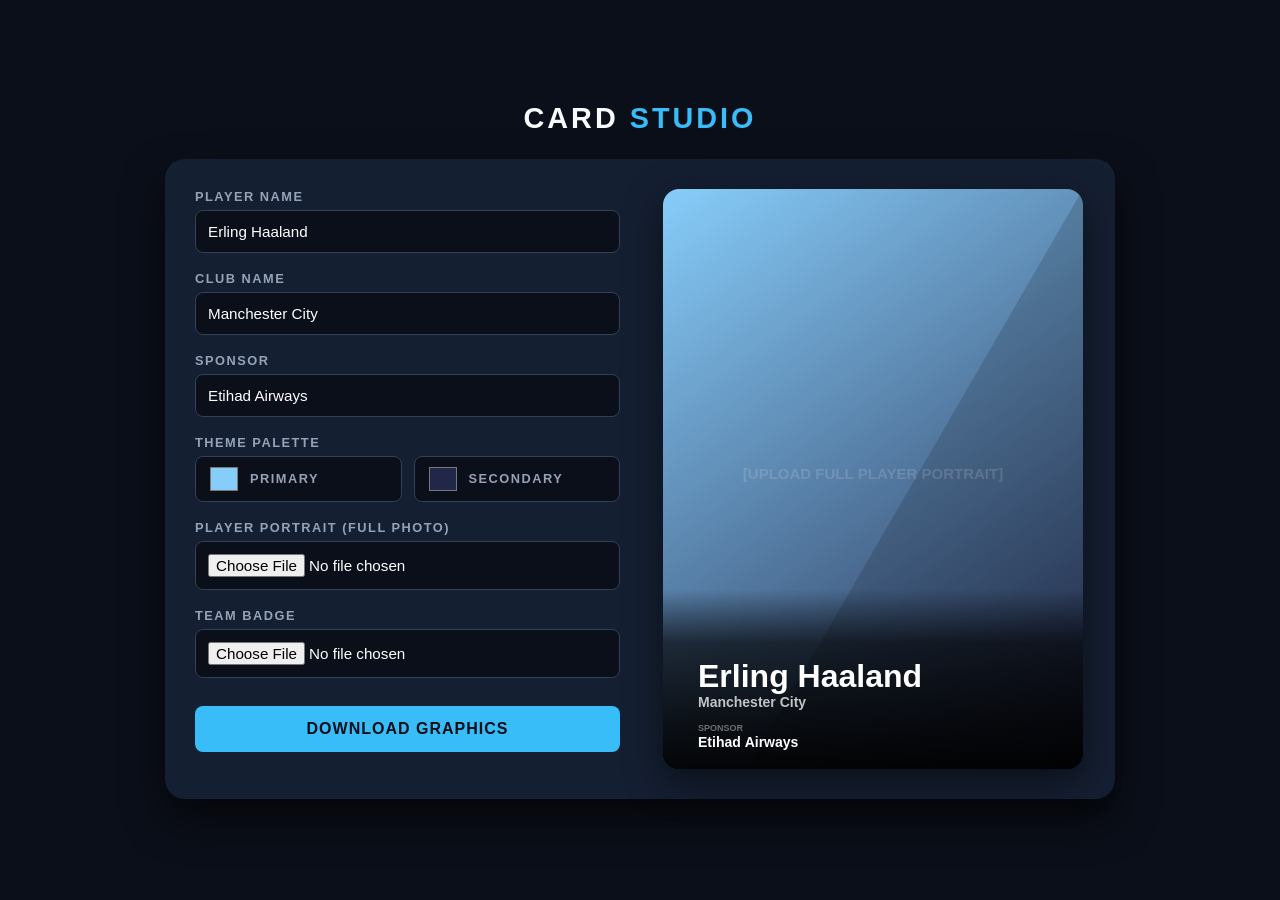
==== gemini.html @ 7f0b7bc2 "Update gemini.html" ====
<!DOCTYPE html>
<html lang="en">
<head>
    <meta charset="UTF-8">
    <meta name="viewport" content="width=device-width, initial-scale=1.0">
    <title>Dynamic Sports Card Generator</title>
    <style>
        :root {
            --bg-color: #0b0f19;
            --panel-bg: #151f32;
            --accent-color: #38bdf8;
            --text-color: #f8fafc;
        }

        * {
            box-sizing: border-box;
            margin: 0;
            padding: 0;
            font-family: 'Segoe UI', Roboto, Helvetica, Arial, sans-serif;
        }

        body {
            background-color: var(--bg-color);
            color: var(--text-color);
            display: flex;
            flex-direction: column;
            align-items: center;
            justify-content: center;
            min-height: 100vh;
            padding: 20px;
        }

        h1 {
            margin-bottom: 24px;
            font-size: 1.8rem;
            text-transform: uppercase;
            letter-spacing: 3px;
            text-align: center;
            font-weight: 800;
        }

        h1 span {
            color: var(--accent-color);
        }

        .container {
            display: flex;
            flex-direction: row;
            gap: 40px;
            background: var(--panel-bg);
            padding: 30px;
            border-radius: 20px;
            box-shadow: 0 20px 40px rgba(0,0,0,0.6);
            max-width: 950px;
            width: 100%;
        }

        .controls {
            flex: 1;
            display: flex;
            flex-direction: column;
            gap: 18px;
        }

        .control-group {
            display: flex;
            flex-direction: column;
            gap: 6px;
        }

        label {
            font-size: 0.8rem;
            text-transform: uppercase;
            letter-spacing: 1.5px;
            color: #94a3b8;
            font-weight: 600;
        }

        input[type="text"], input[type="file"] {
            padding: 12px;
            border-radius: 8px;
            border: 1px solid #334155;
            background: #0b0f19;
            color: #fff;
            font-size: 0.95rem;
            outline: none;
            transition: border-color 0.2s;
        }

        input[type="text"]:focus {
            border-color: var(--accent-color);
        }

        .color-pickers {
            display: grid;
            grid-template-columns: 1fr 1fr;
            gap: 12px;
        }

        .color-picker-wrapper {
            display: flex;
            align-items: center;
            gap: 10px;
            background: #0b0f19;
            padding: 6px 12px;
            border-radius: 8px;
            border: 1px solid #334155;
        }

        input[type="color"] {
            border: none;
            width: 32px;
            height: 32px;
            cursor: pointer;
            background: transparent;
        }

        .preview-area {
            flex: 1;
            display: flex;
            flex-direction: column;
            align-items: center;
            justify-content: center;
        }

        canvas {
            background: #000;
            border-radius: 16px;
            box-shadow: 0 12px 36px rgba(0,0,0,0.5);
            max-width: 100%;
            height: auto;
        }

        .btn {
            background: var(--accent-color);
            color: #0b0f19;
            padding: 14px 20px;
            border: none;
            border-radius: 8px;
            font-weight: 700;
            font-size: 1rem;
            cursor: pointer;
            text-transform: uppercase;
            letter-spacing: 1px;
            transition: background 0.2s, transform 0.1s;
            margin-top: 10px;
        }

        .btn:hover {
            background: #7dd3fc;
            transform: translateY(-1px);
        }

        @media (max-width: 768px) {
            .container {
                flex-direction: column;
            }
        }
    </style>
</head>
<body>

    <h1>Card <span>Studio</span></h1>

    <div class="container">
        <div class="controls">
            <div class="control-group">
                <label for="playerName">Player Name</label>
                <input type="text" id="playerName" value="Erling Haaland" placeholder="e.g. Erling Haaland">
            </div>

            <div class="control-group">
                <label for="clubName">Club Name</label>
                <input type="text" id="clubName" value="Manchester City" placeholder="e.g. Manchester City">
            </div>

            <div class="control-group">
                <label for="sponsorName">Sponsor</label>
                <input type="text" id="sponsorName" value="Etihad Airways" placeholder="Sponsor">
            </div>

            <div class="control-group">
                <label>Theme Palette</label>
                <div class="color-pickers">
                    <div class="color-picker-wrapper">
                        <input type="color" id="color1" value="#87cdfa">
                        <label for="color1">Primary</label>
                    </div>
                    <div class="color-picker-wrapper">
                        <input type="color" id="color2" value="#212749">
                        <label for="color2">Secondary</label>
                    </div>
                </div>
            </div>

            <div class="control-group">
                <label for="playerImg">Player Portrait (Full Photo)</label>
                <input type="file" id="playerImg" accept="image/*">
            </div>

            <div class="control-group">
                <label for="badgeImg">Team Badge</label>
                <input type="file" id="badgeImg" accept="image/*">
            </div>

            <button class="btn" id="downloadBtn">Download Graphics</button>
        </div>

        <div class="preview-area">
            <canvas id="cardCanvas" width="420" height="580"></canvas>
        </div>
    </div>

    <script>
        const canvas = document.getElementById('cardCanvas');
        const ctx = canvas.getContext('2d');

        // Inputs DOM Reference
        const playerNameInput = document.getElementById('playerName');
        const clubNameInput = document.getElementById('clubName');
        const sponsorNameInput = document.getElementById('sponsorName');
        const color1Input = document.getElementById('color1');
        const color2Input = document.getElementById('color2');
        const playerImgInput = document.getElementById('playerImg');
        const badgeImgInput = document.getElementById('badgeImg');
        const downloadBtn = document.getElementById('downloadBtn');

        let loadedPlayerImg = null;
        let loadedBadgeImg = null;

        // Auto-sizing Text logic
        function drawAutosizedText(ctx, text, x, y, maxWidth, baseSize, fontFace, weight = 'bold') {
            let fontSize = baseSize;
            ctx.font = `${weight} ${fontSize}px ${fontFace}`;
            while (ctx.measureText(text).width > maxWidth && fontSize > 11) {
                fontSize--;
                ctx.font = `${weight} ${fontSize}px ${fontFace}`;
            }
            ctx.fillText(text, x, y);
            return fontSize;
        }

        function drawCard() {
            ctx.clearRect(0, 0, canvas.width, canvas.height);

            // 1. Core Background Gradient
            const bgGradient = ctx.createLinearGradient(0, 0, canvas.width, canvas.height);
            bgGradient.addColorStop(0, color1Input.value);
            bgGradient.addColorStop(1, color2Input.value);
            ctx.fillStyle = bgGradient;
            ctx.fillRect(0, 0, canvas.width, canvas.height);

            // Subtle abstract pattern for sports styling overlay
            ctx.fillStyle = 'rgba(0, 0, 0, 0.15)';
            ctx.beginPath();
            ctx.moveTo(canvas.width, 0);
            ctx.lineTo(canvas.width * 0.2, canvas.height);
            ctx.lineTo(canvas.width, canvas.height);
            ctx.closePath();
            ctx.fill();

            // 2. Full Portrait Player Image Render
            if (loadedPlayerImg) {
                const imgRatio = loadedPlayerImg.width / loadedPlayerImg.height;
                const canvasRatio = canvas.width / canvas.height;
                
                let renderWidth, renderHeight, xOffset, yOffset;

                if (imgRatio > canvasRatio) {
                    renderHeight = canvas.height;
                    renderWidth = canvas.height * imgRatio;
                    xOffset = (canvas.width - renderWidth) / 2;
                    yOffset = 0;
                } else {
                    renderWidth = canvas.width;
                    renderHeight = canvas.width / imgRatio;
                    xOffset = 0;
                    yOffset = (canvas.height - renderHeight) / 2;
                }

                ctx.drawImage(loadedPlayerImg, xOffset, yOffset, renderWidth, renderHeight);
            } else {
                ctx.fillStyle = 'rgba(255,255,255,0.15)';
                ctx.textAlign = 'center';
                ctx.font = '600 15px sans-serif';
                ctx.fillText('[UPLOAD FULL PLAYER PORTRAIT]', canvas.width / 2, canvas.height / 2);
            }

            // 3. Clean Lower Third Text Shadow Backdrop
            const gradientHeight = 180;
            const textFade = ctx.createLinearGradient(0, canvas.height - gradientHeight, 0, canvas.height);
            textFade.addColorStop(0, 'rgba(0, 0, 0, 0.0)');
            textFade.addColorStop(0.3, 'rgba(0, 0, 0, 0.65)');
            textFade.addColorStop(1, 'rgba(0, 0, 0, 0.95)');
            ctx.fillStyle = textFade;
            ctx.fillRect(0, canvas.height - gradientHeight, canvas.width, gradientHeight);

            // 4. Render Badge Graphic
            const textLeftPadding = 35;
            const badgeSize = 44;
            const badgeY = canvas.height - 75;
            let finalTextWidth = canvas.width - (textLeftPadding * 2);

            if (loadedBadgeImg) {
                const badgeX = canvas.width - textLeftPadding - badgeSize;
                ctx.drawImage(loadedBadgeImg, badgeX, badgeY, badgeSize, badgeSize);
                finalTextWidth = badgeX - textLeftPadding - 15;
            }

            // 5. Typography Layout (Matching exact case typed by user)
            ctx.textAlign = 'left';
            
            // Player Name Text (Uses system default fonts seamlessly if Impact isn't preferred for mixed-case)
            ctx.fillStyle = '#ffffff';
            const nameY = canvas.height - 82;
            drawAutosizedText(ctx, playerNameInput.value, textLeftPadding, nameY, finalTextWidth, 32, 'Arial, Helvetica, sans-serif', 'bold');

            // Team Label Text
            ctx.fillStyle = 'rgba(255, 255, 255, 0.75)'; 
            const teamY = canvas.height - 62;
            drawAutosizedText(ctx, clubNameInput.value, textLeftPadding, teamY, finalTextWidth, 14, 'Arial, sans-serif', '600');

            // Clean Sponsor Presentation Line
            ctx.fillStyle = 'rgba(255, 255, 255, 0.4)';
            ctx.font = 'bold 9px Arial';
            ctx.fillText('SPONSOR', textLeftPadding, canvas.height - 38);

            ctx.fillStyle = '#ffffff';
            const sponsorY = canvas.height - 22;
            drawAutosizedText(ctx, sponsorNameInput.value, textLeftPadding, sponsorY, finalTextWidth, 14, 'Arial', 'bold');
        }

        // Image stream pipeline configurations
        function processImage(e, targetAssignee) {
            const file = e.target.files[0];
            if (!file) return;
            
            const reader = new FileReader();
            reader.onload = function(event) {
                const img = new Image();
                img.onload = function() {
                    if (targetAssignee === 'player') loadedPlayerImg = img;
                    if (targetAssignee === 'badge') loadedBadgeImg = img;
                    drawCard();
                }
                img.src = event.target.result;
            }
            reader.readAsDataURL(file);
        }

        // Live DOM UI Node Action Listeners
        playerNameInput.addEventListener('input', drawCard);
        clubNameInput.addEventListener('input', drawCard);
        sponsorNameInput.addEventListener('input', drawCard);
        color1Input.addEventListener('input', drawCard);
        color2Input.addEventListener('input', drawCard);

        playerImgInput.addEventListener('change', (e) => processImage(e, 'player'));
        badgeImgInput.addEventListener('change', (e) => processImage(e, 'badge'));

        // Output File System triggers
        downloadBtn.addEventListener('click', () => {
            const link = document.createElement('a');
            const sanitizedName = playerNameInput.value.trim().toLowerCase().replace(/[^a-z0-9]+/g, '_');
            link.download = `${sanitizedName || 'player'}_card.png`;
            link.href = canvas.toDataURL('image/png');
            link.click();
        });

        // Initialize empty base template build
        window.onload = drawCard;
    </script>
</body>
</html>
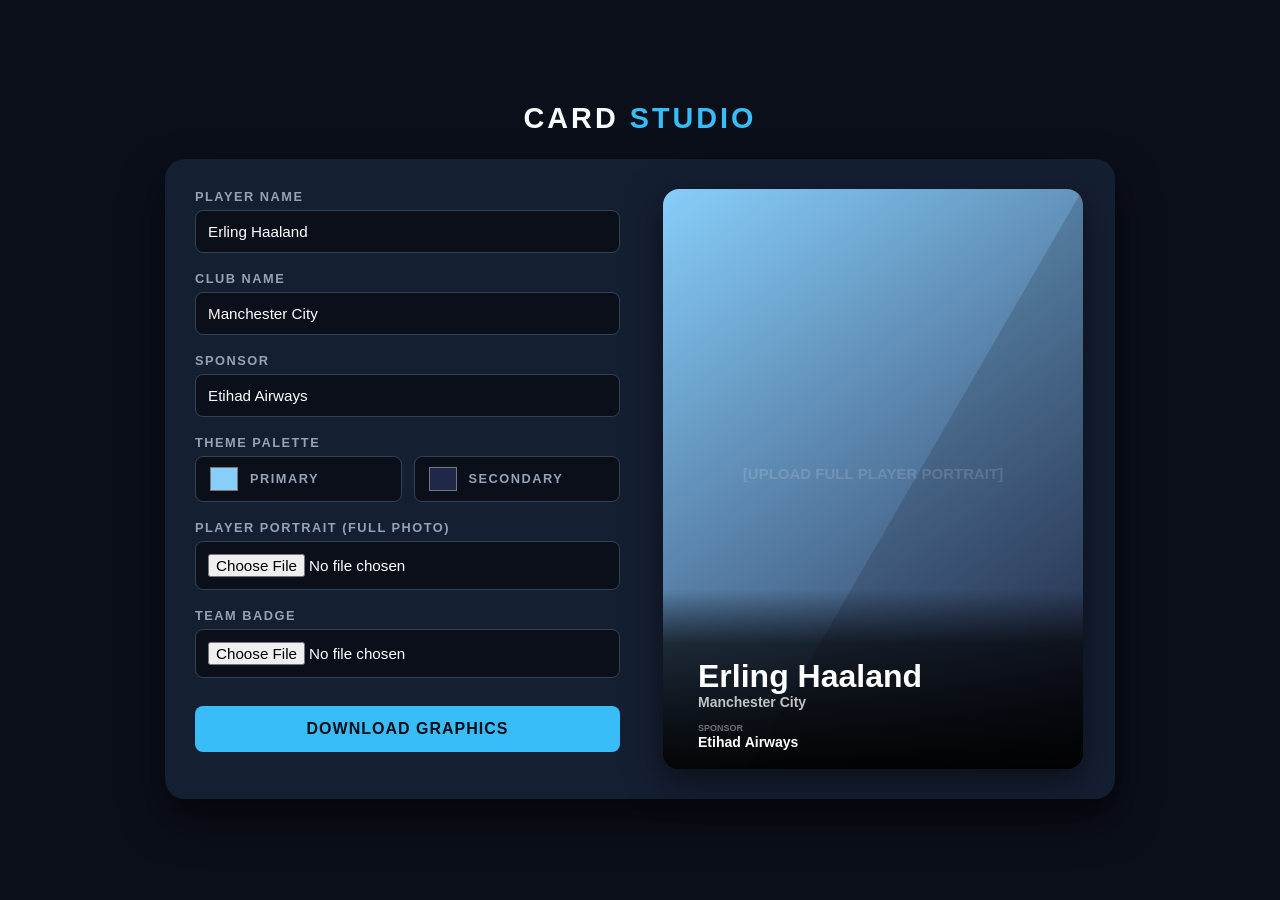
==== commit 1752a5c2: "Update gemini.html" ====
--- a/gemini.html
+++ b/gemini.html
@@ -183,7 +183,7 @@
                 <label>Theme Palette</label>
                 <div class="color-pickers">
                     <div class="color-picker-wrapper">
-                        <input type="color" id="color1" value="#87cdfa">
+                        <input type="color" id="color1" value="#87cefa">
                         <label for="color1">Primary</label>
                     </div>
                     <div class="color-picker-wrapper">
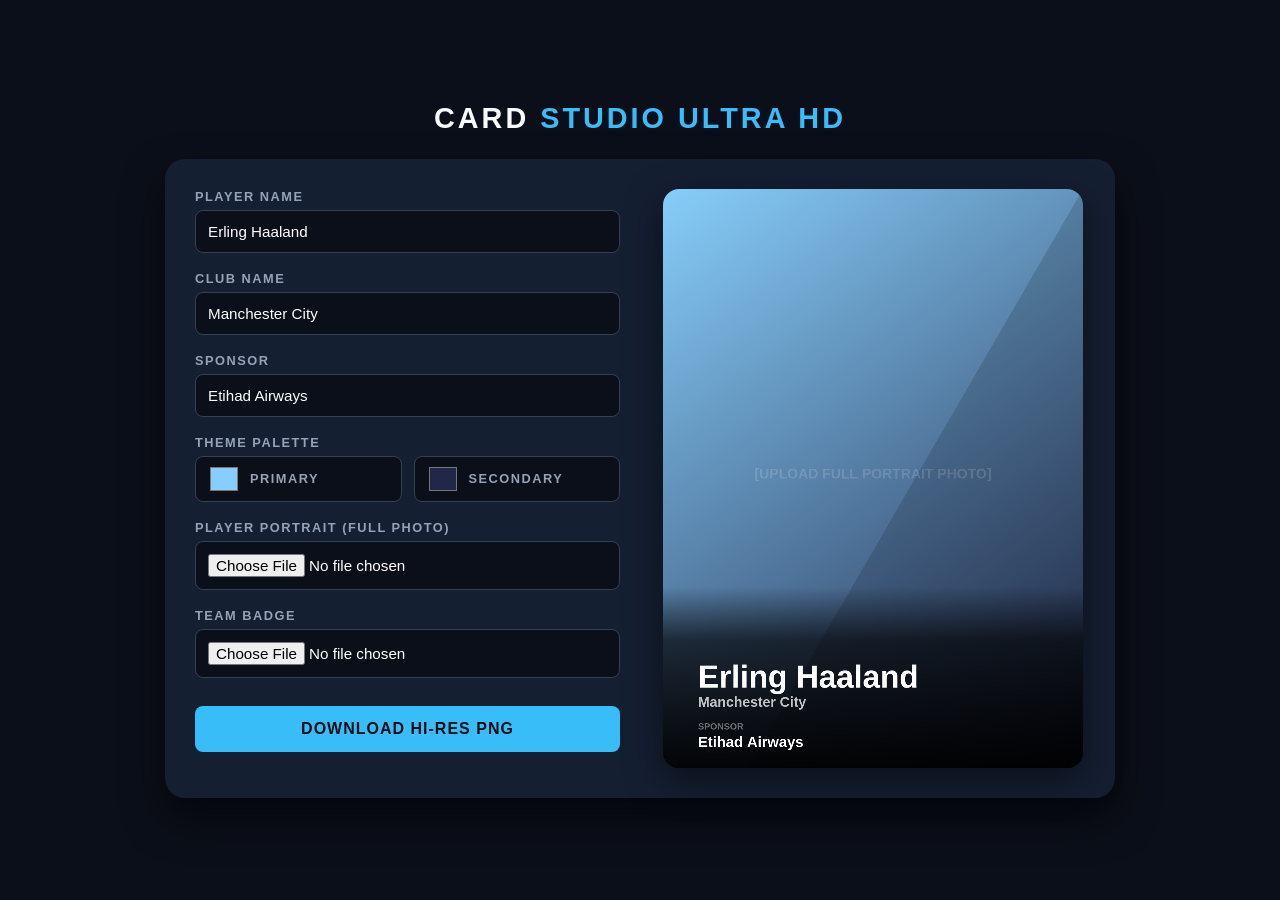
==== commit 3c5a0de1: "Update gemini.html" ====
--- a/gemini.html
+++ b/gemini.html
@@ -3,7 +3,7 @@
 <head>
     <meta charset="UTF-8">
     <meta name="viewport" content="width=device-width, initial-scale=1.0">
-    <title>Dynamic Sports Card Generator</title>
+    <title>High-Res Sports Card Generator</title>
     <style>
         :root {
             --bg-color: #0b0f19;
@@ -123,11 +123,13 @@
             justify-content: center;
         }
 
+        /* The CSS keeps the preview responsive, while internal canvas dimensions remain massive */
         canvas {
             background: #000;
             border-radius: 16px;
             box-shadow: 0 12px 36px rgba(0,0,0,0.5);
-            max-width: 100%;
+            max-width: 420px;
+            width: 100%;
             height: auto;
         }
 
@@ -160,7 +162,7 @@
 </head>
 <body>
 
-    <h1>Card <span>Studio</span></h1>
+    <h1>Card <span>Studio Ultra HD</span></h1>
 
     <div class="container">
         <div class="controls">
@@ -203,11 +205,11 @@
                 <input type="file" id="badgeImg" accept="image/*">
             </div>
 
-            <button class="btn" id="downloadBtn">Download Graphics</button>
+            <button class="btn" id="downloadBtn">Download Hi-Res PNG</button>
         </div>
 
         <div class="preview-area">
-            <canvas id="cardCanvas" width="420" height="580"></canvas>
+            <canvas id="cardCanvas" width="1200" height="1656"></canvas>
         </div>
     </div>
 
@@ -228,12 +230,12 @@
         let loadedPlayerImg = null;
         let loadedBadgeImg = null;
 
-        // Auto-sizing Text logic
+        // Auto-sizing Text logic calibrated for higher resolution pixel density
         function drawAutosizedText(ctx, text, x, y, maxWidth, baseSize, fontFace, weight = 'bold') {
             let fontSize = baseSize;
             ctx.font = `${weight} ${fontSize}px ${fontFace}`;
-            while (ctx.measureText(text).width > maxWidth && fontSize > 11) {
-                fontSize--;
+            while (ctx.measureText(text).width > maxWidth && fontSize > 30) {
+                fontSize -= 2;
                 ctx.font = `${weight} ${fontSize}px ${fontFace}`;
             }
             ctx.fillText(text, x, y);
@@ -250,7 +252,7 @@
             ctx.fillStyle = bgGradient;
             ctx.fillRect(0, 0, canvas.width, canvas.height);
 
-            // Subtle abstract pattern for sports styling overlay
+            // Modern geometric structural overlay line
             ctx.fillStyle = 'rgba(0, 0, 0, 0.15)';
             ctx.beginPath();
             ctx.moveTo(canvas.width, 0);
@@ -259,7 +261,7 @@
             ctx.closePath();
             ctx.fill();
 
-            // 2. Full Portrait Player Image Render
+            // 2. Full Portrait Player Image Render (Cover scaling)
             if (loadedPlayerImg) {
                 const imgRatio = loadedPlayerImg.width / loadedPlayerImg.height;
                 const canvasRatio = canvas.width / canvas.height;
@@ -278,16 +280,19 @@
                     yOffset = (canvas.height - renderHeight) / 2;
                 }
 
+                // High-fidelity rendering filter
+                ctx.imageSmoothingEnabled = true;
+                ctx.imageSmoothingQuality = 'high';
                 ctx.drawImage(loadedPlayerImg, xOffset, yOffset, renderWidth, renderHeight);
             } else {
                 ctx.fillStyle = 'rgba(255,255,255,0.15)';
                 ctx.textAlign = 'center';
-                ctx.font = '600 15px sans-serif';
-                ctx.fillText('[UPLOAD FULL PLAYER PORTRAIT]', canvas.width / 2, canvas.height / 2);
-            }
-
-            // 3. Clean Lower Third Text Shadow Backdrop
-            const gradientHeight = 180;
+                ctx.font = '600 40px sans-serif';
+                ctx.fillText('[UPLOAD FULL PORTRAIT PHOTO]', canvas.width / 2, canvas.height / 2);
+            }
+
+            // 3. Clean Lower Third Vignette Mask (Proportional to high-res scale)
+            const gradientHeight = 520;
             const textFade = ctx.createLinearGradient(0, canvas.height - gradientHeight, 0, canvas.height);
             textFade.addColorStop(0, 'rgba(0, 0, 0, 0.0)');
             textFade.addColorStop(0.3, 'rgba(0, 0, 0, 0.65)');
@@ -295,42 +300,45 @@
             ctx.fillStyle = textFade;
             ctx.fillRect(0, canvas.height - gradientHeight, canvas.width, gradientHeight);
 
-            // 4. Render Badge Graphic
-            const textLeftPadding = 35;
-            const badgeSize = 44;
-            const badgeY = canvas.height - 75;
+            // 4. Proportional Positioning calculations for 1200px width
+            const textLeftPadding = 100;
+            const badgeSize = 130;
+            const badgeY = canvas.height - 215;
             let finalTextWidth = canvas.width - (textLeftPadding * 2);
 
             if (loadedBadgeImg) {
                 const badgeX = canvas.width - textLeftPadding - badgeSize;
+                ctx.imageSmoothingEnabled = true;
+                ctx.imageSmoothingQuality = 'high';
                 ctx.drawImage(loadedBadgeImg, badgeX, badgeY, badgeSize, badgeSize);
-                finalTextWidth = badgeX - textLeftPadding - 15;
-            }
-
-            // 5. Typography Layout (Matching exact case typed by user)
+                finalTextWidth = badgeX - textLeftPadding - 40; 
+            }
+
+            // 5. Typography Engine (Upscaled base font sizing)
             ctx.textAlign = 'left';
             
-            // Player Name Text (Uses system default fonts seamlessly if Impact isn't preferred for mixed-case)
+            // Player Name Text
             ctx.fillStyle = '#ffffff';
-            const nameY = canvas.height - 82;
-            drawAutosizedText(ctx, playerNameInput.value, textLeftPadding, nameY, finalTextWidth, 32, 'Arial, Helvetica, sans-serif', 'bold');
+            const nameY = canvas.height - 230;
+            drawAutosizedText(ctx, playerNameInput.value, textLeftPadding, nameY, finalTextWidth, 90, 'Arial, Helvetica, sans-serif', 'bold');
 
             // Team Label Text
             ctx.fillStyle = 'rgba(255, 255, 255, 0.75)'; 
-            const teamY = canvas.height - 62;
-            drawAutosizedText(ctx, clubNameInput.value, textLeftPadding, teamY, finalTextWidth, 14, 'Arial, sans-serif', '600');
-
-            // Clean Sponsor Presentation Line
+            const teamY = canvas.height - 175;
+            drawAutosizedText(ctx, clubNameInput.value, textLeftPadding, teamY, finalTextWidth, 40, 'Arial, sans-serif', '600');
+
+            // Clean Sponsor Line
             ctx.fillStyle = 'rgba(255, 255, 255, 0.4)';
-            ctx.font = 'bold 9px Arial';
-            ctx.fillText('SPONSOR', textLeftPadding, canvas.height - 38);
-
+            ctx.font = 'bold 26px Arial';
+            ctx.fillText('SPONSOR', textLeftPadding, canvas.height - 110);
+
+            // Sponsor value
             ctx.fillStyle = '#ffffff';
-            const sponsorY = canvas.height - 22;
-            drawAutosizedText(ctx, sponsorNameInput.value, textLeftPadding, sponsorY, finalTextWidth, 14, 'Arial', 'bold');
-        }
-
-        // Image stream pipeline configurations
+            const sponsorY = canvas.height - 60;
+            drawAutosizedText(ctx, sponsorNameInput.value, textLeftPadding, sponsorY, finalTextWidth, 42, 'Arial', 'bold');
+        }
+
+        // Image formatting pipeline configurations
         function processImage(e, targetAssignee) {
             const file = e.target.files[0];
             if (!file) return;
@@ -358,12 +366,14 @@
         playerImgInput.addEventListener('change', (e) => processImage(e, 'player'));
         badgeImgInput.addEventListener('change', (e) => processImage(e, 'badge'));
 
-        // Output File System triggers
+        // Output High-Res PNG File System triggers
         downloadBtn.addEventListener('click', () => {
             const link = document.createElement('a');
             const sanitizedName = playerNameInput.value.trim().toLowerCase().replace(/[^a-z0-9]+/g, '_');
-            link.download = `${sanitizedName || 'player'}_card.png`;
-            link.href = canvas.toDataURL('image/png');
+            link.download = `${sanitizedName || 'player'}_ultra_hd.png`;
+            
+            // Generates raw data url at peak precision output
+            link.href = canvas.toDataURL('image/png', 1.0);
             link.click();
         });
 
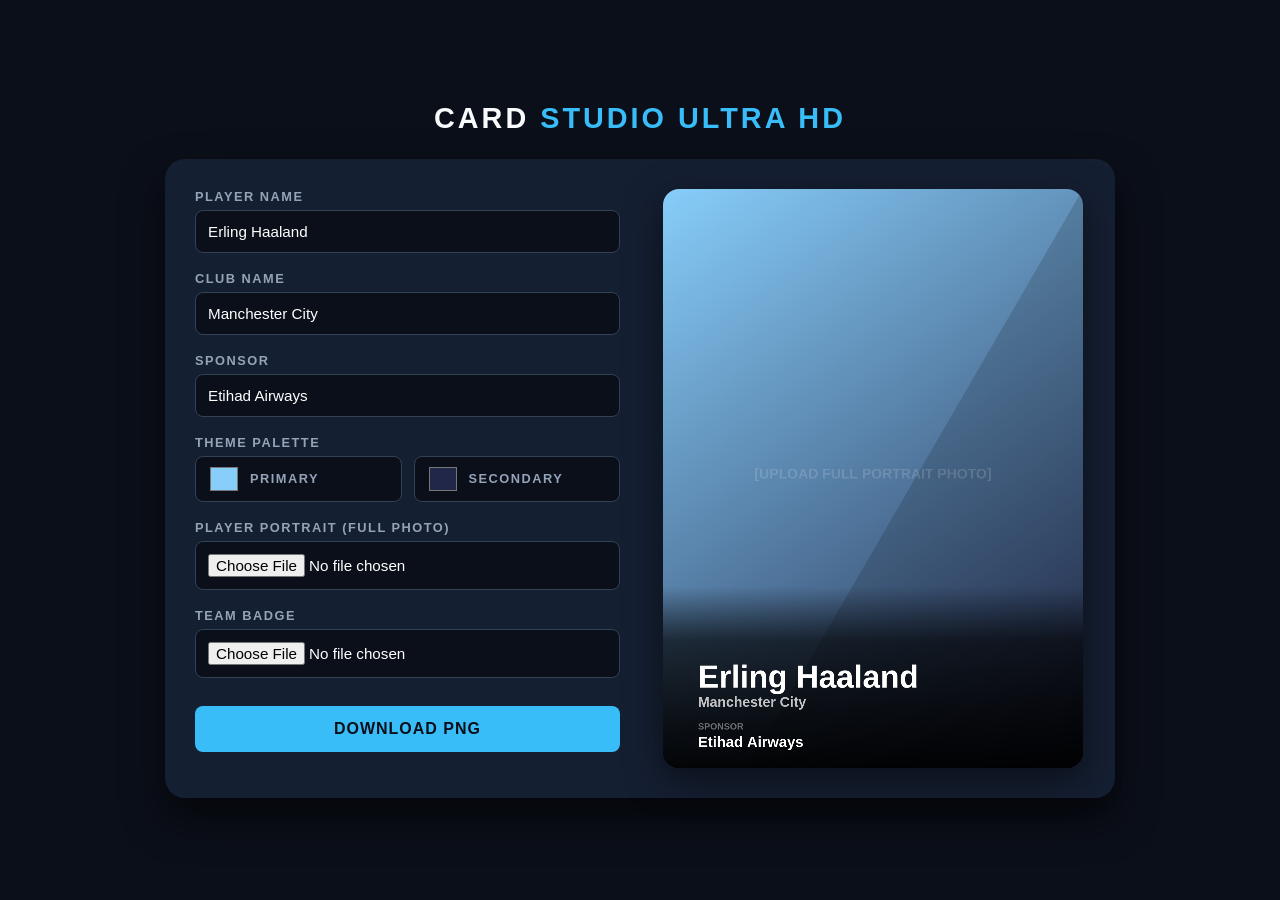
==== commit f8ffe3ff: "Change title and button text for image generator" ====
--- a/gemini.html
+++ b/gemini.html
@@ -3,7 +3,7 @@
 <head>
     <meta charset="UTF-8">
     <meta name="viewport" content="width=device-width, initial-scale=1.0">
-    <title>High-Res Sports Card Generator</title>
+    <title>Image Generator</title>
     <style>
         :root {
             --bg-color: #0b0f19;
@@ -205,7 +205,7 @@
                 <input type="file" id="badgeImg" accept="image/*">
             </div>
 
-            <button class="btn" id="downloadBtn">Download Hi-Res PNG</button>
+            <button class="btn" id="downloadBtn">Download PNG</button>
         </div>
 
         <div class="preview-area">
@@ -370,7 +370,7 @@
         downloadBtn.addEventListener('click', () => {
             const link = document.createElement('a');
             const sanitizedName = playerNameInput.value.trim().toLowerCase().replace(/[^a-z0-9]+/g, '_');
-            link.download = `${sanitizedName || 'player'}_ultra_hd.png`;
+            link.download = `${sanitizedName || 'player'}.png`;
             
             // Generates raw data url at peak precision output
             link.href = canvas.toDataURL('image/png', 1.0);
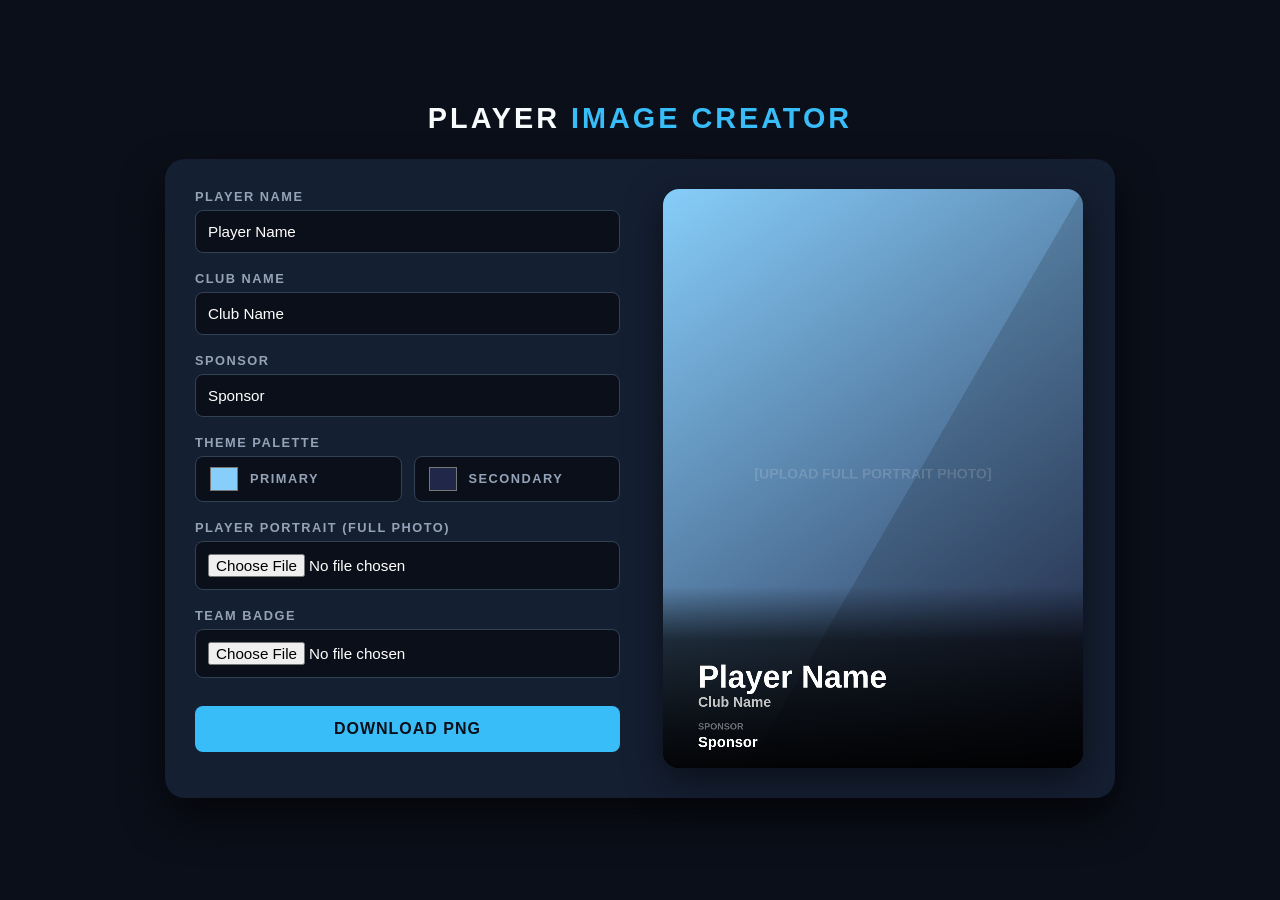
==== commit fc60ac6d: "Update player and club name placeholders in HTML" ====
--- a/gemini.html
+++ b/gemini.html
@@ -162,23 +162,23 @@
 </head>
 <body>
 
-    <h1>Card <span>Studio Ultra HD</span></h1>
+    <h1>Player <span>Image Creator</span></h1>
 
     <div class="container">
         <div class="controls">
             <div class="control-group">
                 <label for="playerName">Player Name</label>
-                <input type="text" id="playerName" value="Erling Haaland" placeholder="e.g. Erling Haaland">
+                <input type="text" id="playerName" value="Player Name" placeholder="Player Name">
             </div>
 
             <div class="control-group">
                 <label for="clubName">Club Name</label>
-                <input type="text" id="clubName" value="Manchester City" placeholder="e.g. Manchester City">
+                <input type="text" id="clubName" value="Club Name" placeholder="Club Name">
             </div>
 
             <div class="control-group">
                 <label for="sponsorName">Sponsor</label>
-                <input type="text" id="sponsorName" value="Etihad Airways" placeholder="Sponsor">
+                <input type="text" id="sponsorName" value="Sponsor" placeholder="Sponsor">
             </div>
 
             <div class="control-group">
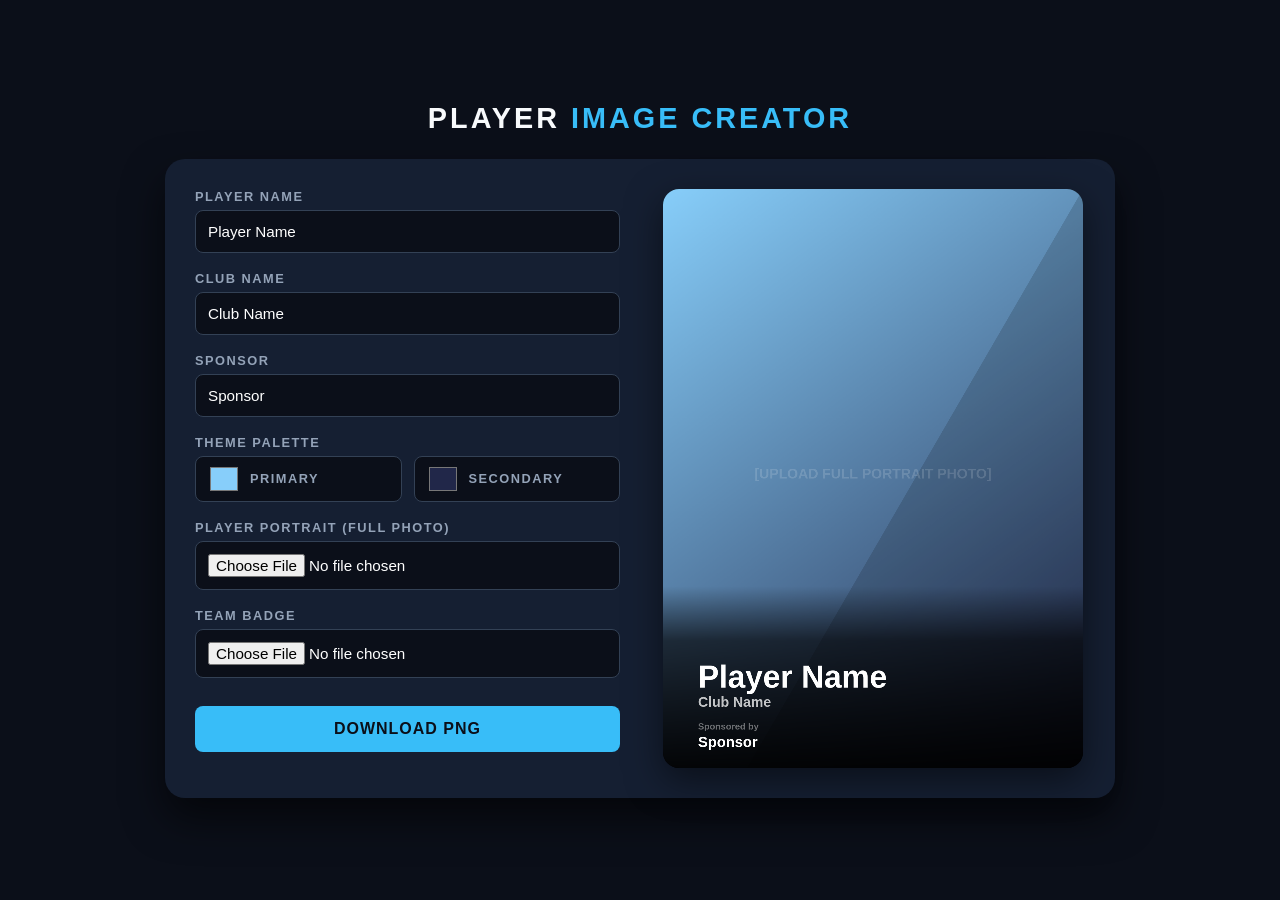
==== commit 22fd0e6d: "Update gemini.html" ====
--- a/gemini.html
+++ b/gemini.html
@@ -330,7 +330,7 @@
             // Clean Sponsor Line
             ctx.fillStyle = 'rgba(255, 255, 255, 0.4)';
             ctx.font = 'bold 26px Arial';
-            ctx.fillText('SPONSOR', textLeftPadding, canvas.height - 110);
+            ctx.fillText('Sponsored by', textLeftPadding, canvas.height - 110);
 
             // Sponsor value
             ctx.fillStyle = '#ffffff';
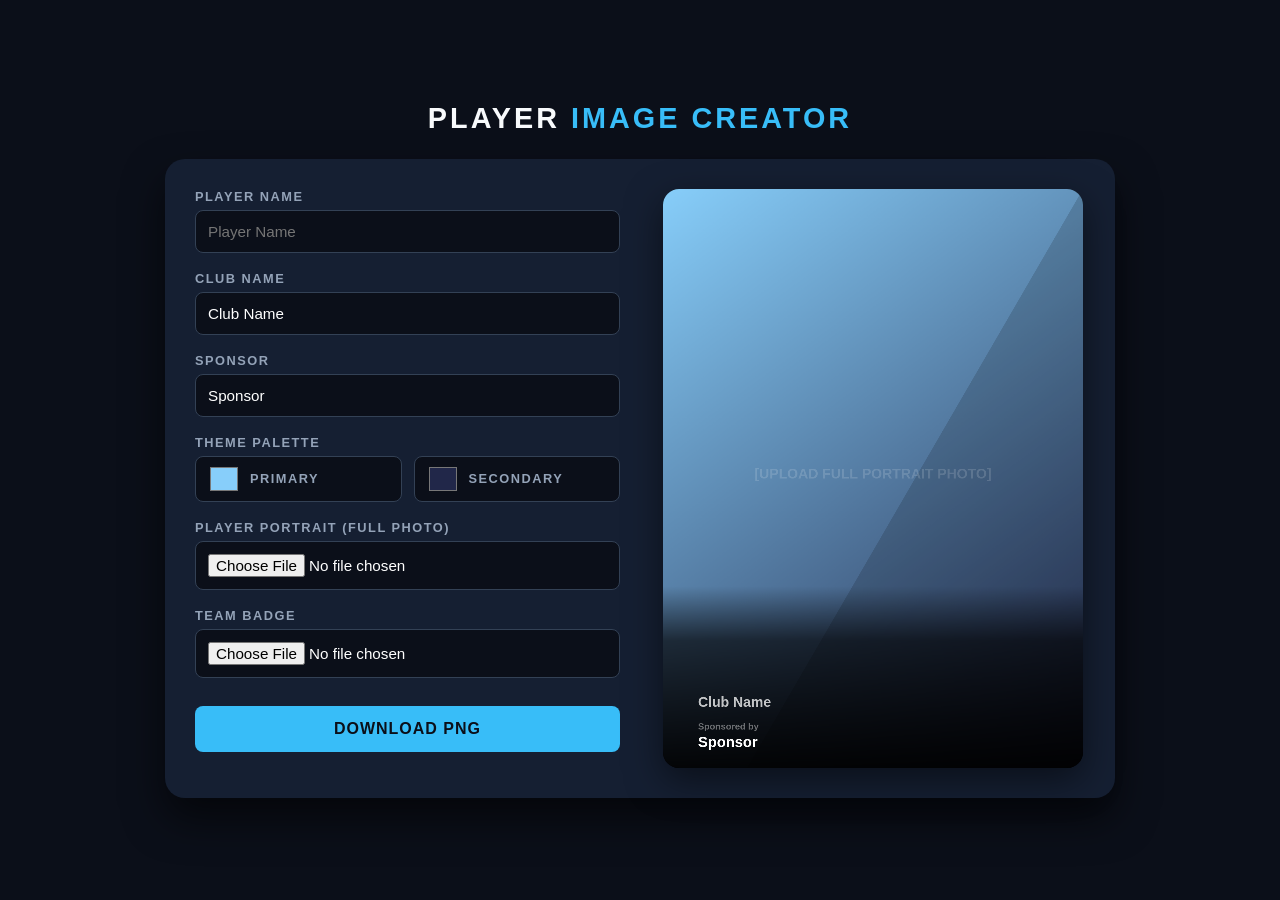
==== commit 9d5e0dc3: "Change player name input value to empty string" ====
--- a/gemini.html
+++ b/gemini.html
@@ -168,7 +168,7 @@
         <div class="controls">
             <div class="control-group">
                 <label for="playerName">Player Name</label>
-                <input type="text" id="playerName" value="Player Name" placeholder="Player Name">
+                <input type="text" id="playerName" value="" placeholder="Player Name">
             </div>
 
             <div class="control-group">
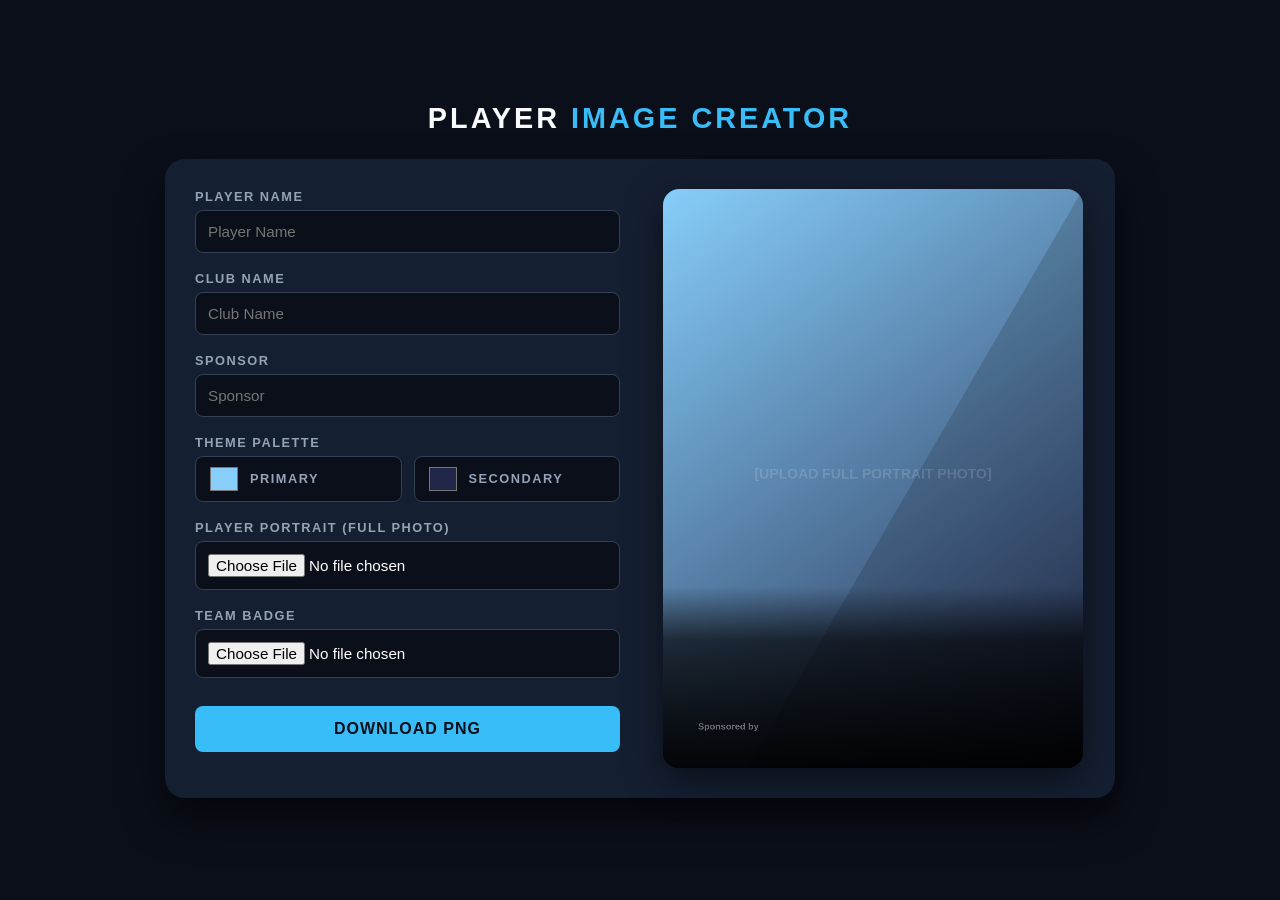
==== commit 3e47e89b: "Clear default values for club and sponsor inputs" ====
--- a/gemini.html
+++ b/gemini.html
@@ -173,12 +173,12 @@
 
             <div class="control-group">
                 <label for="clubName">Club Name</label>
-                <input type="text" id="clubName" value="Club Name" placeholder="Club Name">
+                <input type="text" id="clubName" value="" placeholder="Club Name">
             </div>
 
             <div class="control-group">
                 <label for="sponsorName">Sponsor</label>
-                <input type="text" id="sponsorName" value="Sponsor" placeholder="Sponsor">
+                <input type="text" id="sponsorName" value="" placeholder="Sponsor">
             </div>
 
             <div class="control-group">
